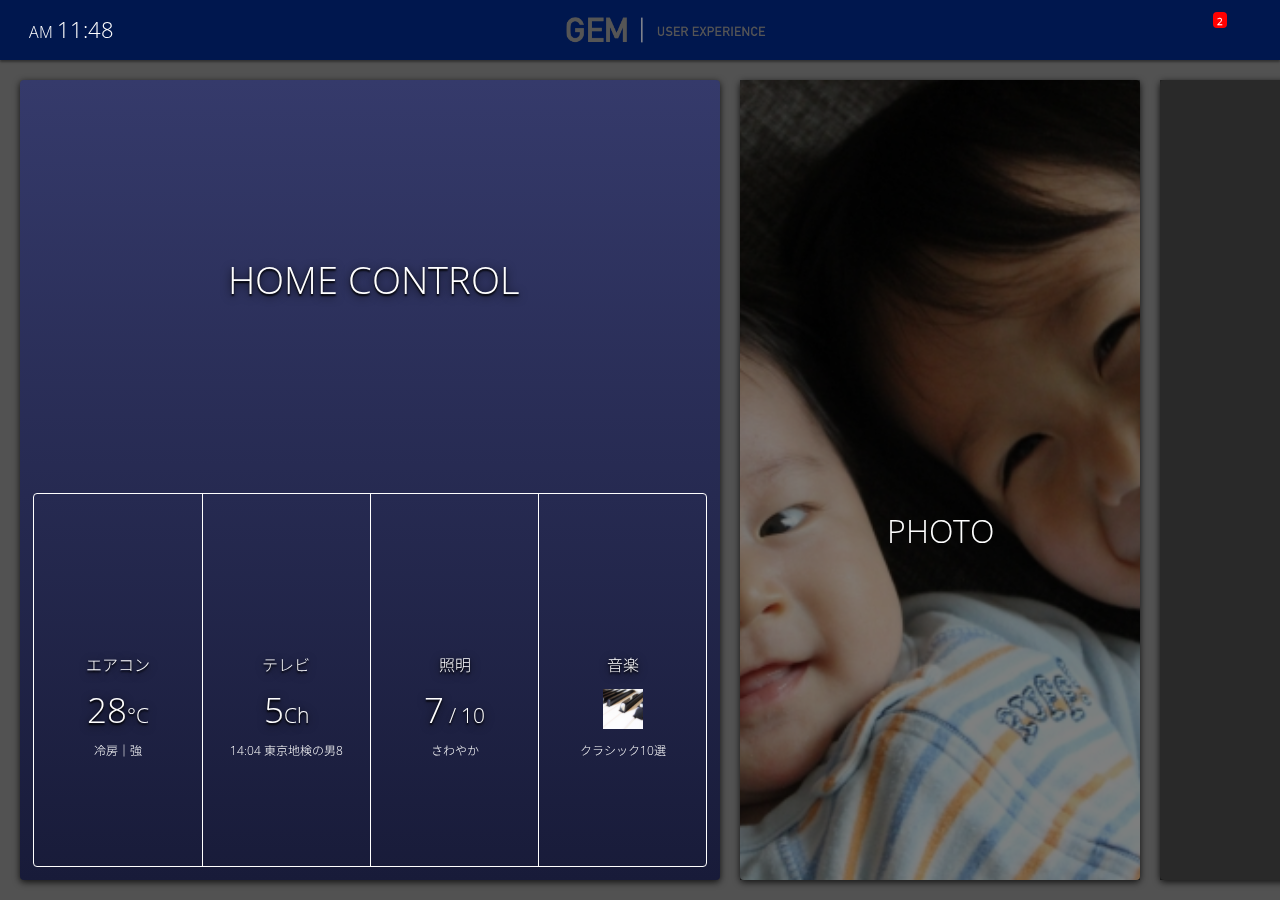
==== index.html @ 85dc8044 "feat: フォントのサブセット化" ====
<!DOCTYPE html>
<html lang="ja">
  <head>
    <meta name="viewport" content="width=device-width, initial-scale=1.0" />
    <meta charset="UTF-8" />
    <title>GEM</title>
    <link rel="stylesheet" href="css/fontawesome.css" />
    <link rel="stylesheet" href="css/style.css" />
    <link rel="icon" href="/favicon.ico" sizes="32x32" />
    <link
      rel="stylesheet"
      href="css/style-small.css"
      media="screen and (max-width: 480px)"
    />
  </head>
  <body>
    <div class="container">
      <header class="global_header">
        <div class="timer">
          <span id="meridian">AM</span>
          <time>11:48</time>
          <i class="fa fa-clock-three" aria-hidden="true"></i>
        </div>
        <div class="logo">
          <img src="img/logo.png" alt="" />
        </div>
        <div class="etc">
          <div class="notification">
            <i class="fa fa-bell-o" aria-hidden="true"></i>
            <span class="badge">2</span>
          </div>
          <div class="settings">
            <i class="fa fa-cog" aria-hidden="true"></i>
          </div>
        </div>
        <button class="header_close_btn icon-button">
          <i class="fa fa-times" aria-hidden="true"></i>
        </button>
      </header>

      <main>
        <div class="scroll-wrapper">
          <div class="app_panel app_home">
            <div id="anchor_id_ctrl" class="tit">
              <div class="title-content">
                <img class="tanzanite_logo" src="img/logo_mark.png" alt="" />
                <p>HOME CONTROL</p>
              </div>
            </div>

            <div class="params_list">
              <ul>
                <li class="app_temp">
                  <div class="param_icon">
                    <i class="fa fa-tachometer-alt" aria-hidden="true"></i>
                  </div>
                  <div class="param_tit">エアコン</div>
                  <div class="param_value">
                    <em>28</em><span class="unit">°C</span>
                  </div>
                  <div class="param_data">冷房｜強</div>
                </li>
                <li class="app_tv">
                  <div class="param_icon">
                    <i class="fa fa-television" aria-hidden="true"></i>
                  </div>
                  <div class="param_tit">テレビ</div>
                  <div class="param_value">
                    <em>5</em><span class="unit">Ch</span>
                  </div>
                  <div class="param_data">14:04 東京地検の男8</div>
                </li>
                <li class="app_light">
                  <div class="param_icon">
                    <i class="fa fa-lightbulb" aria-hidden="true"></i>
                  </div>
                  <div class="param_tit">照明</div>
                  <div class="param_value">
                    7<span class="unit"> / 10</span>
                  </div>
                  <div class="param_data">さわやか</div>
                </li>
                <li class="app_music">
                  <div class="param_icon">
                    <i class="fa fa-music" aria-hidden="true"></i>
                  </div>
                  <div class="param_tit">音楽</div>
                  <div class="param_value">
                    <img src="img/piano_album.png" alt="" />
                  </div>
                  <div class="param_data">クラシック10選</div>
                </li>
              </ul>
            </div>
          </div>

          <div class="app_panel app_photo">
            <div id="photo_viewer">
              <div class="tit_wrap">
                <div class="tit_wrap_inner">
                  <i class="fa fa-leaf"></i>
                  <p>PHOTO</p>
                </div>
              </div>
            </div>
          </div>

          <div class="app_panel app_video">
            <div class="tit_wrap">
              <div class="tit_wrap_inner">
                <i class="fa fa-film"></i>
                <p>VIDEO</p>
              </div>
            </div>
          </div>

          <div class="app_panel app_map">
            <div class="tit_wrap">
              <div class="tit_wrap_inner">
                <i class="fa fa-map"></i>
                <p>MAP</p>
              </div>
            </div>
          </div>

          <div class="app_panel app_recipe">
            <div class="tit_wrap">
              <div class="tit_wrap_inner">
                <i class="fa fa-cutlery"></i>
                <p>RECIPE</p>
              </div>
            </div>
          </div>
        </div>
      </main>
    </div>

    <!-- ホームコントロール詳細 -->
    <div class="app_detail app_home" id="id_ctrl">
      <div class="home_ctrl_main_side home_vertical_column">
        <div class="tit">
          <ul class="ctrl_btns">
            <li class="data_1">
              <div>
                <i class="fa fa-sun" aria-hidden="true"></i><span>起床</span>
              </div>
            </li>
            <li class="data_2">
              <div>
                <i class="img_icon"
                  ><img src="img/icon_breakfast.png" alt="icon_breakfast" /></i
                ><span>朝食</span>
              </div>
            </li>
            <li class="data_3">
              <div>
                <i class="fa fa-building" aria-hidden="true"></i
                ><span>出勤</span>
              </div>
            </li>
            <li class="data_4">
              <div>
                <i class="fa fa-home" aria-hidden="true"></i><span>帰宅</span>
              </div>
            </li>
            <li class="data_5">
              <div>
                <i class="fa fa-cutlery" aria-hidden="true"></i
                ><span>夕食</span>
              </div>
            </li>
            <li class="data_6">
              <div>
                <i class="fa fa-bath" aria-hidden="true"></i><span>お風呂</span>
              </div>
            </li>
            <li class="data_7">
              <div>
                <i class="fa fa-mug-hot" aria-hidden="true"></i
                ><span>くつろぎ</span>
              </div>
            </li>
            <li class="data_8">
              <div>
                <i class="fa fa-moon" aria-hidden="true"></i><span>就寝</span>
              </div>
            </li>
          </ul>
        </div>
        <div class="params_list">
          <ul>
            <li class="app_temp">
              <div class="param_icon">
                <i class="fa fa-tachometer-alt" aria-hidden="true"></i>
              </div>
              <div class="param_tit">エアコン</div>
              <div class="param_value">
                <em>28</em><span class="unit">°C</span>
              </div>
              <div class="param_data">冷房｜強</div>
            </li>
            <li class="app_tv">
              <div class="param_icon">
                <i class="fa fa-television" aria-hidden="true"></i>
              </div>
              <div class="param_tit">テレビ</div>
              <div class="param_value">
                <em>5</em><span class="unit">Ch</span>
              </div>
              <div class="param_data">14:04 東京地検</div>
            </li>
            <li class="app_light">
              <div class="param_icon">
                <i class="fa fa-lightbulb" aria-hidden="true"></i>
              </div>
              <div class="param_tit">照明</div>
              <div class="param_value">
                <em>7</em><span class="unit"> / 10</span>
              </div>
              <div class="param_data">さわやか</div>
            </li>
            <li class="app_music">
              <div class="param_icon">
                <i class="fa fa-music" aria-hidden="true"></i>
              </div>
              <div class="param_tit">音楽</div>
              <div class="param_value">
                <img src="img/piano_album.png" alt="" />
              </div>
              <div class="param_data">クラシック10選</div>
            </li>
          </ul>
        </div>
      </div>
      <div class="home_ctrl_chart_side home_vertical_column">
        <div class="chart_panel chart_temp">
          <!-- 温度 -->
        </div>
        <div class="chart_panel chart_electro_power">
          <!-- 電力 -->
        </div>
      </div>
    </div>
    <!-- ホームコントロール詳細 -->

    <div class="detail_window">
      <div class="detail_window_load_content"></div>
    </div>
    <script src="js/jquery-3.1.1.min.js"></script>
    <script src="js/flux.js"></script>
    <script src="js/app.js"></script>
  </body>
</html>
---- css/style.css ----
@charset "UTF-8";
@font-face {
  font-family: "DIN Light";
  src: url("../fonts/open-sans-v40-latin-300.woff2") format("woff2");
}
@font-face {
  font-family: "Noto";
  src: url("../fonts/converted-noteosans.woff2") format("woff2");
}
* {
  box-sizing: border-box;
}

body,
html {
  height: 100%;
  margin: 0;
  color: #555;
  line-height: 1.6;
  font-family: DIN Light, Noto, sans-serif;
  overflow: hidden;
}
body > section,
html > section {
  position: relative;
  padding: 0 0 4rem;
  border-bottom: 1px solid #333;
}
body > section header h2,
html > section header h2 {
  padding-top: 4rem;
  text-align: center;
  font-size: 240%;
  margin: 0;
  text-shadow: 0 2px 10px #000, 0 2px 2px #000;
  font-family: serif;
}

body {
  background-color: #525252;
  font-size: 100%;
}

img {
  vertical-align: middle;
}

figure,
figcaption {
  margin: 0;
}

figure img {
  max-width: 100%;
}

ul,
li,
dl,
dt,
dd {
  margin: 0;
  padding: 0;
  list-style-type: none;
}

.btn {
  font-weight: bold;
  font-size: 120%;
  display: inline-block;
  text-decoration: none;
  background-color: rgba(32, 38, 74, 0.2);
  color: white;
  padding: 1rem 5rem;
  border-radius: 2px;
  border: 1px solid #20264a;
  text-shadow: 0 2px 10px #000, 0 2px 2px #000;
  transition: 0.2s;
}
.btn:hover {
  transform: translateY(-2px);
  box-shadow: 0 0 10px #20264a, 0 0 10px #20264a;
}

button.icon-button {
  -webkit-appearance: none;
  -moz-appearance: none;
  appearance: none;
}

.icon-button {
  cursor: pointer;
  width: 3rem;
  height: 3rem;
  display: inline-flex;
  justify-content: center;
  align-items: center;
  border-radius: 12px;
  border: 1px solid rgba(238, 238, 238, 0.2);
  background-color: rgba(255, 255, 255, 0.2);
  color: white;
}
.icon-button .fa {
  font-size: 1.2rem;
}
.icon-button:hover {
  filter: brightness(1.2);
  opacity: 0.8;
}

.tac {
  text-align: center;
}

.notification {
  position: relative;
}
.notification .badge {
  position: absolute;
  top: -5px;
  right: -8px;
  line-height: 1;
  border-radius: 4px;
  background-color: #f00;
  color: white;
  font-weight: bold;
  text-align: center;
  padding: 4px 4px 2px;
  font-size: x-small;
}

.container {
  display: flex;
  justify-content: center;
  align-items: center;
  flex-direction: column;
  height: 100dvh;
}
.container > * {
  flex: 1 0 auto;
}
.container > * {
  flex: 1 0 auto;
}

.global_header {
  background-image: linear-gradient(#00174e, #00174e);
  padding: 1.1rem 1.8rem;
  height: 60px;
  width: 100%;
  display: flex;
  justify-content: space-between;
  align-items: center;
  box-shadow: 0 2px 2px #333;
  color: white;
}
.global_header > * {
  flex: 1 0 auto;
}
.global_header > * {
  transition: 0.2s;
}
.global_header .timer {
  vertical-align: middle;
}
.global_header .timer time {
  font-size: 1.4rem;
}
.global_header .timer .fa {
  position: relative;
  bottom: 3px;
  font-size: 90%;
}
.global_header .logo {
  text-align: center;
  line-height: 1;
}
.global_header .logo img {
  width: 200px;
}
.global_header .etc {
  text-align: right;
}
.global_header .etc > * {
  display: inline-block;
  margin-left: 1rem;
}
.global_header .header_close_btn {
  position: absolute;
  right: 6px;
  top: 6px;
  font-size: 26px;
  display: none;
}
.global_header.hide_close .timer,
.global_header.hide_close .etc {
  opacity: 0;
  visibility: hidden;
}
.global_header.hide_close .header_close_btn {
  display: inline-flex;
}

main {
  width: 100%;
  overflow: auto;
  height: calc(100vh - 60px);
  position: relative;
}
main .scroll-wrapper {
  display: flex;
  position: absolute;
  height: 100%;
  padding: 20px 10px;
}

.app_panel {
  box-shadow: 0 2px 2px #333;
  width: 400px;
  box-shadow: 0px 2px 7px 0px rgba(0, 0, 0, 0.8);
  border-radius: 4px;
  background-color: #fff;
  height: 100%;
  margin: 0 10px;
  cursor: pointer;
  transition: 0.2s;
}
.app_panel:hover {
  filter: brightness(1.4);
  cursor: pointer;
}
.app_panel:active {
  filter: brightness(0.8);
  transform: scale(0.97);
}

.chart_panel {
  transition: 0.2s;
  border-radius: 4px;
}
.chart_panel:hover {
  filter: brightness(1.1);
  cursor: pointer;
}
.chart_panel:active {
  filter: brightness(0.8);
  transform: scale(0.97);
}

.chart_temp {
  background: url(../img/thumb_tenp.jpg) center no-repeat;
  background-size: cover;
}

.chart_electro_power {
  grid-row: 2;
  background: url(../img/thumb_power.jpg) center no-repeat;
  background-size: cover;
}

.app_home {
  width: 700px;
  background-image: linear-gradient(-180deg, #353a6b 0%, #181b39 100%);
  color: white;
  display: grid;
  grid-template-columns: 1fr;
  grid-template-rows: repeat(4, 1fr);
  grid-column-gap: 0px;
  grid-row-gap: 0px;
}
.app_home .tit {
  color: white;
  text-decoration: none;
  position: relative;
  grid-row: 1 / span 2;
}
.app_home .tit .title-content {
  height: 100%;
  display: flex;
  justify-content: center;
  align-items: center;
  gap: 0.4rem;
}
.app_home .tit .title-content .tanzanite_logo {
  min-height: 100px;
  height: 46%;
}
.app_home .tit .title-content p {
  font-size: 240%;
  margin: 0;
  text-shadow: 0 2px 10px #000, 0 2px 2px #000;
}
.app_home .params_list {
  padding: 0.8rem;
  grid-row: 3 / span 2;
}
.app_home .params_list ul {
  display: flex;
  justify-content: space-between;
  align-items: center;
  border: 1px solid #fff;
  border-radius: 4px;
  height: 100%;
}
.app_home .params_list ul > * {
  flex: 1 0 auto;
}
.app_home .params_list ul li {
  text-align: center;
  border-left: 1px solid #fff;
  width: 25%;
  height: 100%;
  display: flex;
  flex-direction: column;
  align-items: center;
  justify-content: center;
  gap: 0.2rem;
  padding: 0.4rem 0;
}
.app_home .params_list ul li:first-of-type {
  border: none;
}
.app_home .params_list ul li em {
  font-style: normal;
}
.app_home .param_icon {
  margin-bottom: 10px;
  display: block;
}
@media screen and (max-height: 520px) {
  .app_home .param_icon {
    display: none;
  }
}
.app_home .param_icon .fa {
  font-size: 240%;
  text-shadow: 0 2px 10px #000, 0 2px 2px #000;
}
.app_home .param_tit {
  font-size: 16px;
  text-shadow: 0 2px 10px #000, 0 2px 2px #000;
}
.app_home .param_value {
  font-size: 160%;
  text-shadow: 0 2px 10px #000, 0 2px 2px #000;
}
@media screen and (min-height: 520px) {
  .app_home .param_value {
    font-size: 220%;
  }
}
.app_home .param_value .unit {
  font-size: 60%;
}
.app_home .param_value img {
  height: 50px;
  position: relative;
  top: -5px;
}
@media screen and (min-height: 480px) {
  .app_home .param_value img {
    height: 40px;
  }
}
.app_home .param_data {
  font-size: 12px;
}

.tit_wrap {
  height: 100%;
  width: 100%;
  position: relative;
  display: flex;
  justify-content: center;
  align-items: center;
  text-align: center;
}
.tit_wrap > * {
  flex: 1 0 auto;
}
.tit_wrap::after {
  content: "";
  display: block;
  position: absolute;
  top: 0;
  left: 0;
  width: 100%;
  height: 100%;
  background-color: rgba(0, 0, 0, 0.5);
}
.tit_wrap .tit_wrap_inner {
  z-index: 2;
  width: 80px;
  height: 80px;
  display: block;
  background: url(../img/icon_format.png) center no-repeat;
  background-size: contain;
}
.tit_wrap i {
  font-size: 180%;
  color: white;
  margin-top: 1.6rem;
}
.tit_wrap p {
  position: relative;
  top: 0.5rem;
  margin: 0;
  color: white;
  font-size: 200%;
}

.app_photo {
  background: url(../img/children.jpg) center no-repeat;
  background-size: cover;
  position: relative;
}
.app_photo #photo_viewer {
  display: block;
  width: 100%;
  height: 100%;
}

.app_video {
  background: url(../img/app_img_video.png) center no-repeat;
  background-size: cover;
}

.app_map {
  background: url(../img/thumb_map.png) center no-repeat;
  background-size: cover;
}

.app_recipe {
  background: url(../img/app_img_dish.png) center no-repeat;
  background-size: cover;
}

/*

app detail
*/
#id_ctrl:target {
  opacity: 1;
  transform: scale(1);
  transition: 0.2s;
}

.app_detail {
  width: 100vw;
  height: calc(100dvh - 60px);
  position: fixed;
  top: 60px;
  left: 0;
  z-index: 3;
}
.app_detail.app_home {
  display: grid;
  grid-template-columns: repeat(3, 1fr);
  grid-template-rows: 1fr;
  opacity: 0;
  position: absolute;
  transform: scale(0);
  transition: 0.2s;
  padding: 1rem;
  gap: 1rem;
}
.app_detail.app_home .home_ctrl_main_side {
  grid-column: 1 / span 2;
  display: grid;
  grid-template-rows: 1.4fr 1fr;
  gap: 1rem;
}
.app_detail.app_home .home_ctrl_main_side .tit {
  margin-top: 0;
  grid-row: 1;
}
.app_detail.app_home .home_ctrl_main_side .tit_inner {
  height: 100%;
  display: flex;
  justify-content: space-between;
  align-items: stretch;
  padding: 0.8rem 0.8rem 0;
}
.app_detail.app_home .home_ctrl_main_side .tit_inner > * {
  flex: 1 0 auto;
}
.app_detail.app_home .home_ctrl_chart_side {
  grid-column-start: 3;
  display: grid;
  grid-template-rows: repeat(2, 1fr);
  gap: 1rem;
}
.app_detail.app_home .ctrl_btns {
  border: 1px solid #525252;
  border-radius: 4px;
  background-color: #fff;
  width: 100%;
  height: 100%;
  display: grid;
  grid-template-columns: repeat(4, 1fr);
  grid-template-rows: repeat(2, 1fr);
  padding: 0;
}
.app_detail.app_home .ctrl_btns li {
  border-right: 1px solid #525252;
  display: flex;
  justify-content: center;
  align-items: center;
  color: #525252;
  line-height: 1;
  transition: 0.2s;
  cursor: pointer;
}
.app_detail.app_home .ctrl_btns li:nth-child(-n + 4) {
  border-bottom: 1px solid #525252;
}
.app_detail.app_home .ctrl_btns li:nth-child(4n + 4) {
  border-right: none;
}
.app_detail.app_home .ctrl_btns li span {
  display: block;
  padding: 0.9rem 0 0;
  line-height: 1;
  color: #20264a;
  text-align: center;
}
.app_detail.app_home .ctrl_btns li .fa {
  line-height: 1;
  display: block;
  font-size: 40px;
  text-shadow: none;
  color: #20264a;
  text-align: center;
}
.app_detail.app_home .ctrl_btns li .img_icon {
  text-align: center;
}
.app_detail.app_home .ctrl_btns li .img_icon img {
  width: 40px;
}
.app_detail.app_home .ctrl_btns li:hover {
  background-color: rgba(1, 1, 3, 0.05);
}
.app_detail.app_home .ctrl_btns li:active {
  background-color: rgba(1, 1, 3, 0.2);
}
.app_detail.app_home .ctrl_btns li:active div {
  transform: scale(0.97);
}
.app_detail.app_home .ctrl_btns li.active {
  background-color: rgba(63, 75, 145, 0.2);
}
.app_detail.app_home .params_list {
  padding: 0 !important;
  grid-row: 2;
}
.app_detail.app_home .params_list ul li em {
  font-style: normal;
}
.app_detail.app_home .chart_panel {
  /* background-color: #fff;
  border-radius: 4px;
  height: calc(50% - 0.4rem);
  flex: none;
  &:last-of-type {
  } */
}

.detail {
  width: 100vw;
  height: 100dvh;
}

.legend_bar > div {
  color: white;
}
.legend_bar > div span {
  background-color: #f5a623;
  width: 20px;
  height: 4px;
  display: inline-block;
  margin-right: 4px;
  position: relative;
  top: -4px;
}
.legend_bar .last_year span {
  background-color: #999;
}

.detail_tit {
  font-size: 60px;
  font-weight: bold;
  color: #f5a623;
  text-align: center;
}
.detail_tit span {
  font-size: 34px;
}

.temp_detail {
  position: relative;
}
.temp_detail .detail_header {
  display: block;
  padding-bottom: 0px;
  padding-top: 50px;
}
.temp_detail .detail_tit {
  font-size: 40px;
  color: #fff;
  text-align: center;
}
.temp_detail .close_btn {
  position: absolute;
  right: 20px;
  top: 36px;
  z-index: 2;
}

.close_btn {
  color: white;
  text-align: right;
}
.close_btn .fa {
  font-size: 26px;
}

.detail_header {
  display: flex;
  justify-content: space-between;
  align-items: flex-start;
  padding: 40px 30px 60px;
}
.detail_header > * {
  flex: 1 0 auto;
}

.detail .chart_area {
  padding: 0 0px;
  position: relative;
}
.detail .chart_area .chart_area_content {
  overflow: hidden;
  width: 680px;
  height: 250px;
  margin: auto;
  position: relative;
  animation: show_chart_animation 1.8s 0s;
}

.temp_detail {
  background-image: linear-gradient(#006a92, #003959);
}
.temp_detail .chart_area .chart_area_content {
  background: url(../img/tempchart_detail_line.png) left top no-repeat;
  background-size: 680px 248px;
}

.power_detail {
  background-image: linear-gradient(#921f00, #592200);
}
.power_detail .chart_area .chart_area_content {
  background: url(../img/powerchart_detail_line.png) left top no-repeat;
  background-size: 680px 248px;
}
.power_detail .detail_header .close-button-wrapper {
  text-align: right;
}

@keyframes show_chart_animation {
  0% {
    width: 0;
  }
  100% {
    width: 680px;
  }
}
.tooltip {
  position: absolute;
  border-radius: 4px;
  background-color: rgba(255, 255, 255, 0.9);
  text-align: center;
  padding: 1rem;
  top: 0;
  font-size: 14px;
  transition: 0.2s opacity 0.4s;
  visibility: hidden;
  opacity: 0;
  white-space: nowrap;
  transform: translateX(-50%);
}
.tooltip span {
  display: inline-block;
}
.tooltip.show {
  visibility: visible;
  opacity: 1;
}

.touch12monthes {
  position: absolute;
  top: 0;
  left: 0px;
  overflow: hidden;
  width: 100%;
  height: 100%;
}
.touch12monthes li {
  float: left;
  opacity: 0;
  transition: 0.2s;
  width: 61px;
  height: 90%;
  background-color: rgba(255, 255, 255, 0.2);
  border-radius: 8px;
  transform: scale(1, 0.9);
  transform-origin: bottom center;
}
.touch12monthes li.active {
  opacity: 1;
  transform: scale(1, 1);
}

.temp_detail .touch12monthes {
  left: 23px;
}
.temp_detail .touch12monthes li {
  width: 79px;
}

.power_detail .touch12monthes {
  left: 5px;
}
.power_detail .touch12monthes li {
  width: 61px;
}

.detail_window {
  position: fixed;
  top: 0;
  left: 0;
  width: 100%;
  height: 100%;
  z-index: -10;
  opacity: 0;
  transition: 0.5s 0.2s;
  transform: scale(0.8);
}
.detail_window.show {
  z-index: 10;
  opacity: 1;
  transform: scale(1);
}

.temp_info {
  color: white;
  font-size: 55px;
  text-align: center;
  padding-top: 10px;
}
.temp_info span {
  font-size: 40px;
}
.temp_info img {
  width: 30px;
  height: auto;
  vertical-align: top;
}

.photo_detail {
  background-color: #000;
}
.photo_detail .detail_header {
  padding: 0;
  align-items: center;
  margin-bottom: 1rem;
}
.photo_detail .detail_header .transition_selector {
  flex-grow: 1;
  flex-basis: 0;
}
.photo_detail .detail_header #transition_selection {
  width: 100px;
  font-size: 14px;
  font-family: DIN Light, sans-serif;
  padding: 6px 12px;
  -moz-appearance: none;
  -webkit-appearance: none;
  appearance: none;
  border: 1px solid #404040;
  background-color: #000;
  border-radius: 4px;
  color: white;
  cursor: pointer;
  position: relative;
  transition: 0.05s;
}
.photo_detail .detail_header #transition_selection:hover {
  opacity: 0.8;
}
.photo_detail .detail_header #transition_selection:active {
  filter: brightness(0.7);
}
.photo_detail .detail_header #transition_selection::after {
  content: " ";
  color: white;
  position: absolute;
  right: 5px;
  top: 2px;
}
.photo_detail .header_close_btn {
  flex-shrink: 1;
  flex-grow: 0;
}
.photo_detail .container_detail {
  display: flex;
  align-items: center;
  justify-content: center;
  height: 100dvh;
}
.photo_detail .slider_wrapper {
  overflow: hidden;
  display: flex;
  max-width: 800px;
  margin: auto;
}

#slider {
  flex-grow: 1;
}
#slider .fluxslider {
  width: 100% !important;
}

#photo_nav {
  flex-shrink: 1;
  padding: 1rem;
}
#photo_nav .thumbnail-list {
  display: flex;
  flex-wrap: wrap;
}
@media screen and (min-width: 480px) {
  #photo_nav .img {
    width: 25%;
    aspect-ratio: 1;
  }
}
#photo_nav .img {
  display: block;
  cursor: pointer;
  transition: 0.05s;
}
#photo_nav .img img {
  width: 100%;
  aspect-ratio: 1;
}
#photo_nav .img:hover {
  filter: brightness(1.2);
}
#photo_nav .img:active {
  filter: brightness(0.7);
}
#photo_nav .img[aria-selected="true"] {
  outline: 2px solid #fff;
  outline-style: inset;
  transform: scale(0.95);
}

.video_app_content .video_detail {
  background-color: #111;
}
.video_app_content .video_detail #video_nav {
  overflow: hidden;
  height: calc(100% - 60px);
  display: grid;
  grid-template-columns: repeat(3, 1fr);
  grid-template-rows: repeat(2, 1fr);
  grid-column-gap: 8px;
  grid-row-gap: 8px;
}
.video_app_content .video_detail #video_nav .thumb_video {
  position: relative;
  cursor: pointer;
  transition: 0.05s;
}
.video_app_content .video_detail #video_nav .thumb_video:hover {
  filter: brightness(1.2);
}
.video_app_content .video_detail #video_nav .thumb_video:active {
  filter: brightness(0.7);
}
.video_app_content .video_detail #video_nav .thumb_video img {
  width: 100%;
  height: 100%;
  opacity: 0.5;
  -o-object-fit: cover;
  object-fit: cover;
}
.video_app_content .video_detail #video_nav .thumb_video .video_tit {
  position: absolute;
  bottom: 0;
  padding: 0.4rem;
  color: white;
}
.video_app_content .video_detail #video_nav .thumb_video::after {
  position: absolute;
  left: 50%;
  top: 50%;
  content: "\f144";
  font-family: "Font Awesome 6 Pro";
  font-weight: normal;
  font-style: normal;
  display: inline-block;
  color: rgba(255, 255, 255, 0.5);
  font-size: 40px;
  line-height: 0;
  margin-left: -20px;
}
.video_app_content .video_detail header {
  display: flex;
  justify-content: flex-end;
  align-items: center;
  height: 60px;
  background-image: linear-gradient(#00174e, #00174e);
  padding-right: 6px;
}
.video_app_content .video_detail header > * {
  flex: 1 0 auto;
}
.video_app_content .video_detail .header_close_btn {
  flex-grow: 0;
}
.video_app_content .video_play_window {
  background-color: #000;
  position: absolute;
  top: 0;
  width: 100%;
  height: 100%;
  transition: 0.2s;
  transform: scale(0);
}
.video_app_content .video_play_window .video_play_window_inner {
  height: 100%;
  display: flex;
  justify-content: center;
  align-items: center;
}
.video_app_content .video_play_window .video_play_window_inner > * {
  flex: 1 0 auto;
}
.video_app_content .video_play_window .video_play_window_inner video {
  width: 100%;
  height: auto;
}
.video_app_content .video_play_window .detail_close_btn {
  position: absolute;
  right: 1rem;
  top: 1rem;
  z-index: 2;
  color: white;
  text-shadow: 0 0 2px #000, 0 0 10px #000;
}
.video_app_content.playing .video_play_window {
  transform: scale(1);
}

/* デスクトップPCではLINEボタンを表示しない */
@media screen and (min-width: 480px) {
  .sc-li {
    display: none;
  }
}
/* 呉さんのSCSS読み込み */
---- css/style-small.css ----
.container {
    width:  800px;
    height: 480px;
}

.container,
.detail.temp_detail,
.detail.power_detail,
#photo_nav,
.detail.video_detail
{
    transform: scale(0.6, 0.567);
    transform-origin: 0% 0%;
}

.app_panel.app_home .params_list ul li {
    border-left: 2px solid #fff;
}

.app_panel.app_home .params_list ul {
    border: 2px solid #fff;
    border-left: 0;
}

.app_detail.app_home .home_ctrl_main_side .tit_inner {
    padding: .4rem .4rem 0;
}

.app_detail.app_home .home_ctrl_chart_side {
    padding: .4rem .4rem .4rem 0;
}

.app_detail.app_home .params_list {
    padding: .4rem;
}

.app_detail {
    top: 30px;
    width: 480px;
    height: 242px;
    font-size: 6px;
}

.app_detail.app_home .ctrl_btns {
    height: 112px;
}

.app_detail.app_home .chart_panel {
    height: calc(50% - 0.2rem);
}

.app_detail.app_home .ctrl_btns li span {
    padding: .2rem 0 0;
}

.app_detail.app_home .param_value img {
    height: 28px;
}

.app_detail.app_home .param_value {
    min-height: 25px;
}

.app_detail .param_tit {
    font-size: 8px;
}

.app_detail .param_data {
    font-size: 6px;
}

.detail.photo_detail {
    width: 600px;
    height: 272px;
}

#slider {
  width: 272px;
  height: 272px;
}
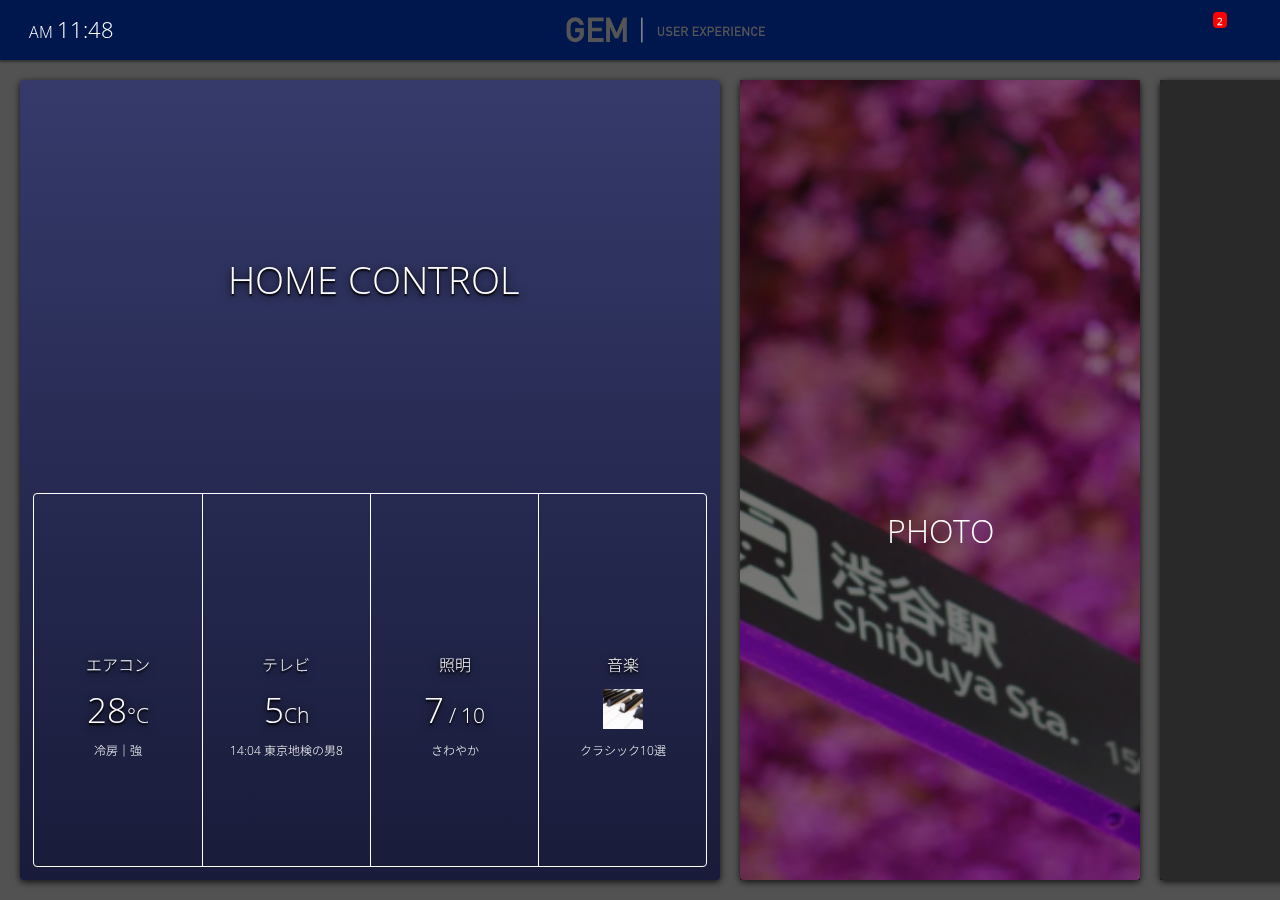
==== commit 9a8b3e20: "feat: Add horizontal scroll" ====
--- a/index.html
+++ b/index.html
@@ -38,7 +38,7 @@
         </button>
       </header>
 
-      <main>
+      <main class="home-scroll">
         <div class="scroll-wrapper">
           <div class="app_panel app_home">
             <div id="anchor_id_ctrl" class="tit">
--- a/css/style.css
+++ b/css/style.css
@@ -1,7 +1,7 @@
 @charset "UTF-8";
 @font-face {
-  font-family: "DIN Light";
-  src: url("../fonts/open-sans-v40-latin-300.woff2") format("woff2");
+  font-family: "Open Sans";
+  src: url(../fonts/open-sans-v40-latin-300.woff2) format("woff2");
 }
 @font-face {
   font-family: "Noto";
@@ -17,7 +17,7 @@
   margin: 0;
   color: #555;
   line-height: 1.6;
-  font-family: DIN Light, Noto, sans-serif;
+  font-family: "Open Sans", Noto, sans-serif;
   overflow: hidden;
 }
 body > section,
@@ -84,8 +84,8 @@
 
 button.icon-button {
   -webkit-appearance: none;
-  -moz-appearance: none;
-  appearance: none;
+     -moz-appearance: none;
+          appearance: none;
 }
 
 .icon-button {
@@ -206,6 +206,7 @@
   overflow: auto;
   height: calc(100vh - 60px);
   position: relative;
+  scroll-behavior: smooth;
 }
 main .scroll-wrapper {
   display: flex;
@@ -272,7 +273,7 @@
   color: white;
   text-decoration: none;
   position: relative;
-  grid-row: 1 / span 2;
+  grid-row: 1/span 2;
 }
 .app_home .tit .title-content {
   height: 100%;
@@ -292,7 +293,7 @@
 }
 .app_home .params_list {
   padding: 0.8rem;
-  grid-row: 3 / span 2;
+  grid-row: 3/span 2;
 }
 .app_home .params_list ul {
   display: flex;
@@ -410,7 +411,7 @@
 }
 
 .app_photo {
-  background: url(../img/children.jpg) center no-repeat;
+  background: url(../img/photo_cover.jpg) center no-repeat;
   background-size: cover;
   position: relative;
 }
@@ -431,7 +432,7 @@
 }
 
 .app_recipe {
-  background: url(../img/app_img_dish.png) center no-repeat;
+  background: url(../img/recipe_cover.jpg) center no-repeat;
   background-size: cover;
 }
 
@@ -465,7 +466,7 @@
   gap: 1rem;
 }
 .app_detail.app_home .home_ctrl_main_side {
-  grid-column: 1 / span 2;
+  grid-column: 1/span 2;
   display: grid;
   grid-template-rows: 1.4fr 1fr;
   gap: 1rem;
@@ -511,10 +512,10 @@
   transition: 0.2s;
   cursor: pointer;
 }
-.app_detail.app_home .ctrl_btns li:nth-child(-n + 4) {
+.app_detail.app_home .ctrl_btns li:nth-child(-n+4) {
   border-bottom: 1px solid #525252;
 }
-.app_detail.app_home .ctrl_btns li:nth-child(4n + 4) {
+.app_detail.app_home .ctrl_btns li:nth-child(4n+4) {
   border-right: none;
 }
 .app_detail.app_home .ctrl_btns li span {
@@ -782,11 +783,11 @@
 .photo_detail .detail_header #transition_selection {
   width: 100px;
   font-size: 14px;
-  font-family: DIN Light, sans-serif;
+  font-family: "Open Sans", sans-serif;
   padding: 6px 12px;
   -moz-appearance: none;
   -webkit-appearance: none;
-  appearance: none;
+          appearance: none;
   border: 1px solid #404040;
   background-color: #000;
   border-radius: 4px;
@@ -861,7 +862,7 @@
 #photo_nav .img:active {
   filter: brightness(0.7);
 }
-#photo_nav .img[aria-selected="true"] {
+#photo_nav .img[aria-selected=true] {
   outline: 2px solid #fff;
   outline-style: inset;
   transform: scale(0.95);
@@ -895,7 +896,7 @@
   height: 100%;
   opacity: 0.5;
   -o-object-fit: cover;
-  object-fit: cover;
+     object-fit: cover;
 }
 .video_app_content .video_detail #video_nav .thumb_video .video_tit {
   position: absolute;
@@ -971,4 +972,4 @@
     display: none;
   }
 }
-/* 呉さんのSCSS読み込み */
+/* 呉さんのSCSS読み込み */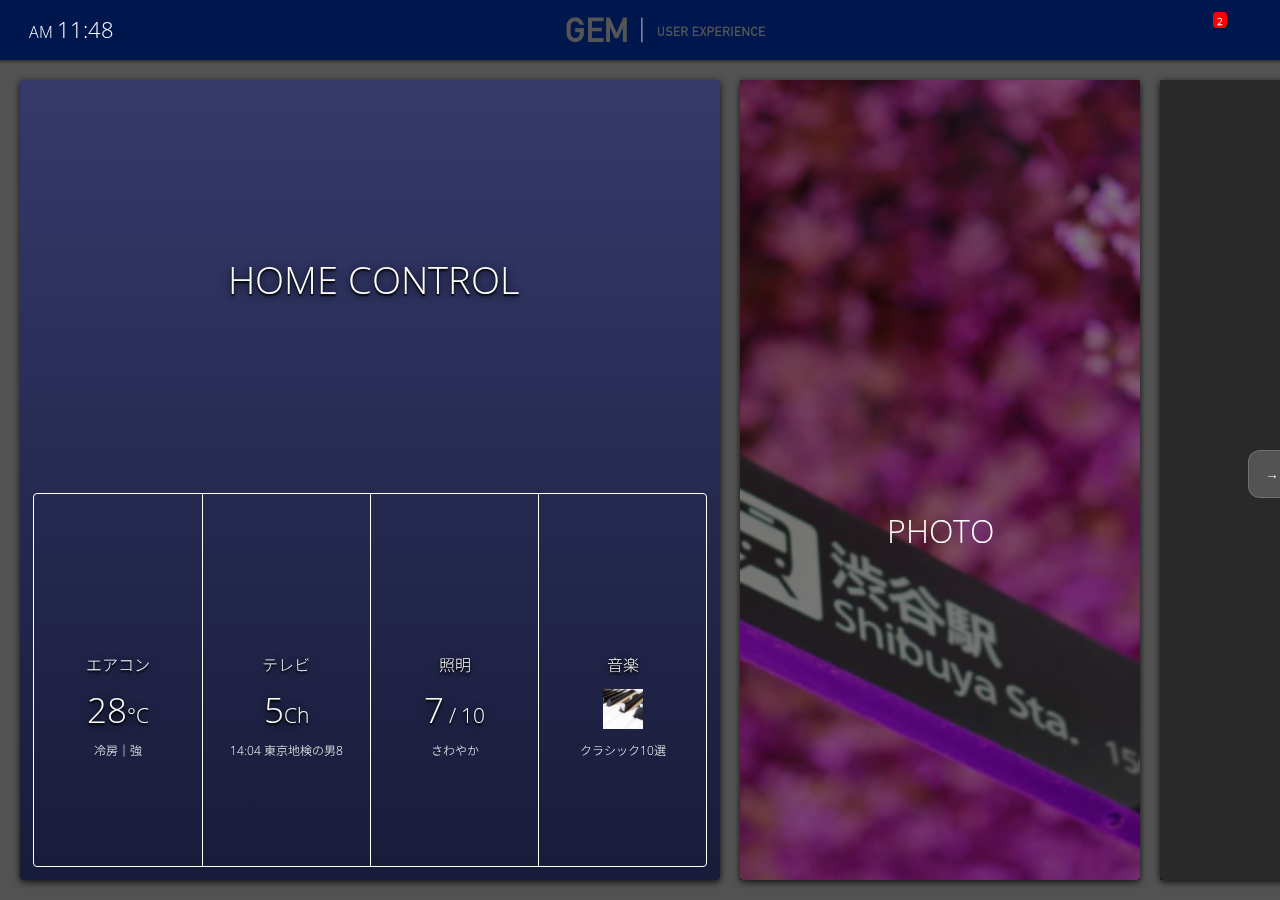
==== commit 11d409c7: "feat: add scroll button" ====
--- a/index.html
+++ b/index.html
@@ -132,6 +132,10 @@
             </div>
           </div>
         </div>
+        <div class="scroll-buttons">
+          <button class="icon-button scroll-next">→</button>
+          <button class="icon-button scroll-prev" aria-hidden="true">←</button>
+        </div>
       </main>
     </div>
 
--- a/css/style.css
+++ b/css/style.css
@@ -213,6 +213,25 @@
   position: absolute;
   height: 100%;
   padding: 20px 10px;
+}
+
+.scroll-buttons {
+  position: fixed;
+  top: 50%;
+  transform: translateY(-50%);
+  z-index: 10;
+  width: 100%;
+}
+.scroll-buttons .icon-button {
+  right: -16px;
+  position: absolute;
+}
+.scroll-buttons .icon-button[aria-hidden=true] {
+  display: none;
+}
+.scroll-buttons .icon-button.scroll-prev {
+  right: auto;
+  left: -16px;
 }
 
 .app_panel {
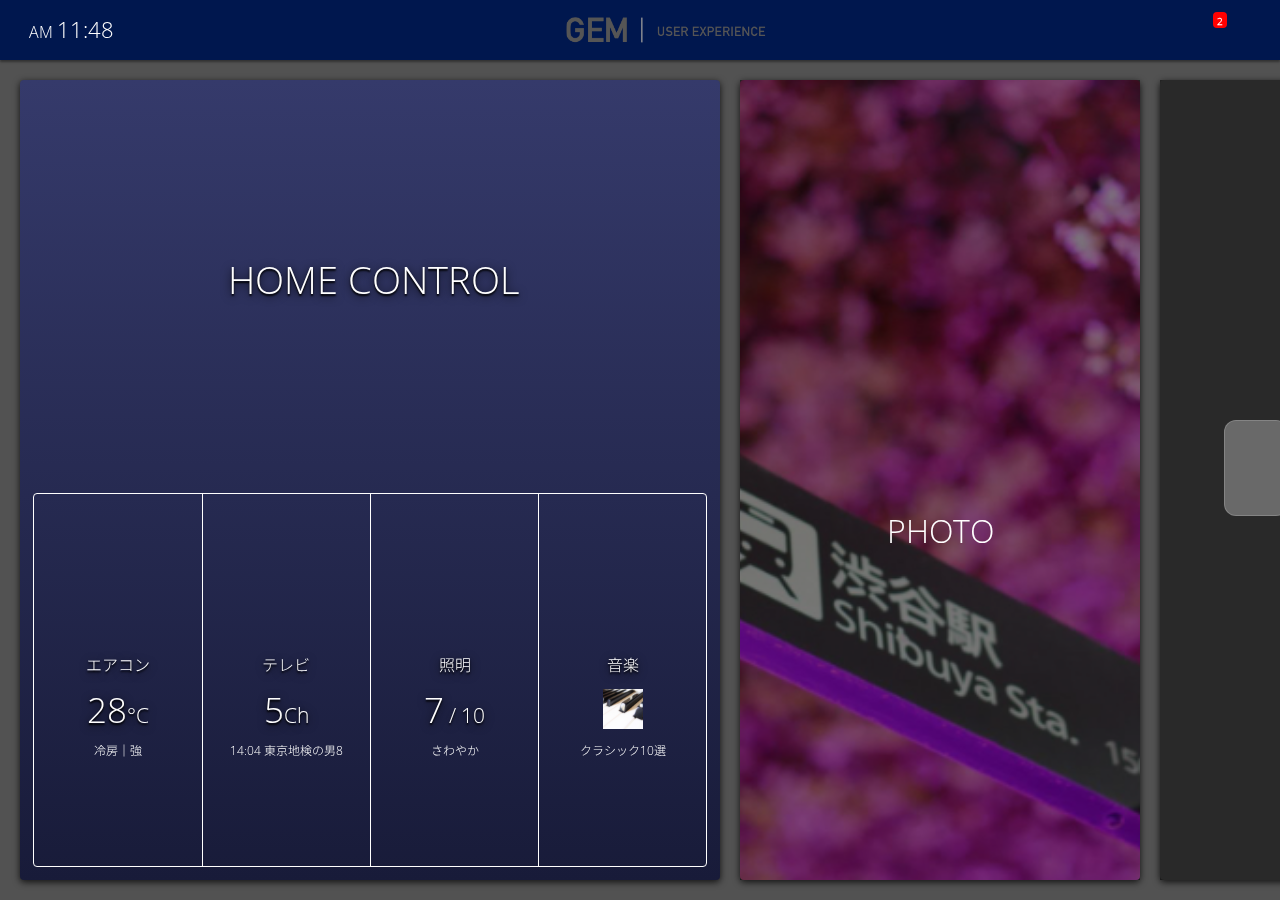
==== commit 3532cd4d: "feat: スクロールボタンの制御を追加" ====
--- a/index.html
+++ b/index.html
@@ -133,8 +133,12 @@
           </div>
         </div>
         <div class="scroll-buttons">
-          <button class="icon-button scroll-next">→</button>
-          <button class="icon-button scroll-prev" aria-hidden="true">←</button>
+          <button class="icon-button scroll-next">
+            <i class="fa fa-arrow-right"></i>
+          </button>
+          <button class="icon-button scroll-prev" aria-hidden="true">
+            <i class="fa fa-arrow-left"></i>
+          </button>
         </div>
       </main>
     </div>
--- a/css/style.css
+++ b/css/style.css
@@ -218,20 +218,28 @@
 .scroll-buttons {
   position: fixed;
   top: 50%;
-  transform: translateY(-50%);
-  z-index: 10;
+  transform: translateY(calc(-50% - 30px));
+  z-index: 2;
   width: 100%;
 }
 .scroll-buttons .icon-button {
-  right: -16px;
-  position: absolute;
+  right: -8px;
+  position: absolute;
+  height: 6rem;
+  width: 4rem;
+  background-color: rgba(255, 255, 255, 0.3);
+  transition: opacity 0.4s, transform 0.4s cubic-bezier(0.47, 1.64, 0.41, 0.8);
 }
 .scroll-buttons .icon-button[aria-hidden=true] {
-  display: none;
+  opacity: 0;
+  transform: translateX(100%);
 }
 .scroll-buttons .icon-button.scroll-prev {
   right: auto;
-  left: -16px;
+  left: -8px;
+}
+.scroll-buttons .icon-button.scroll-prev[aria-hidden=true] {
+  transform: translateX(-100%);
 }
 
 .app_panel {
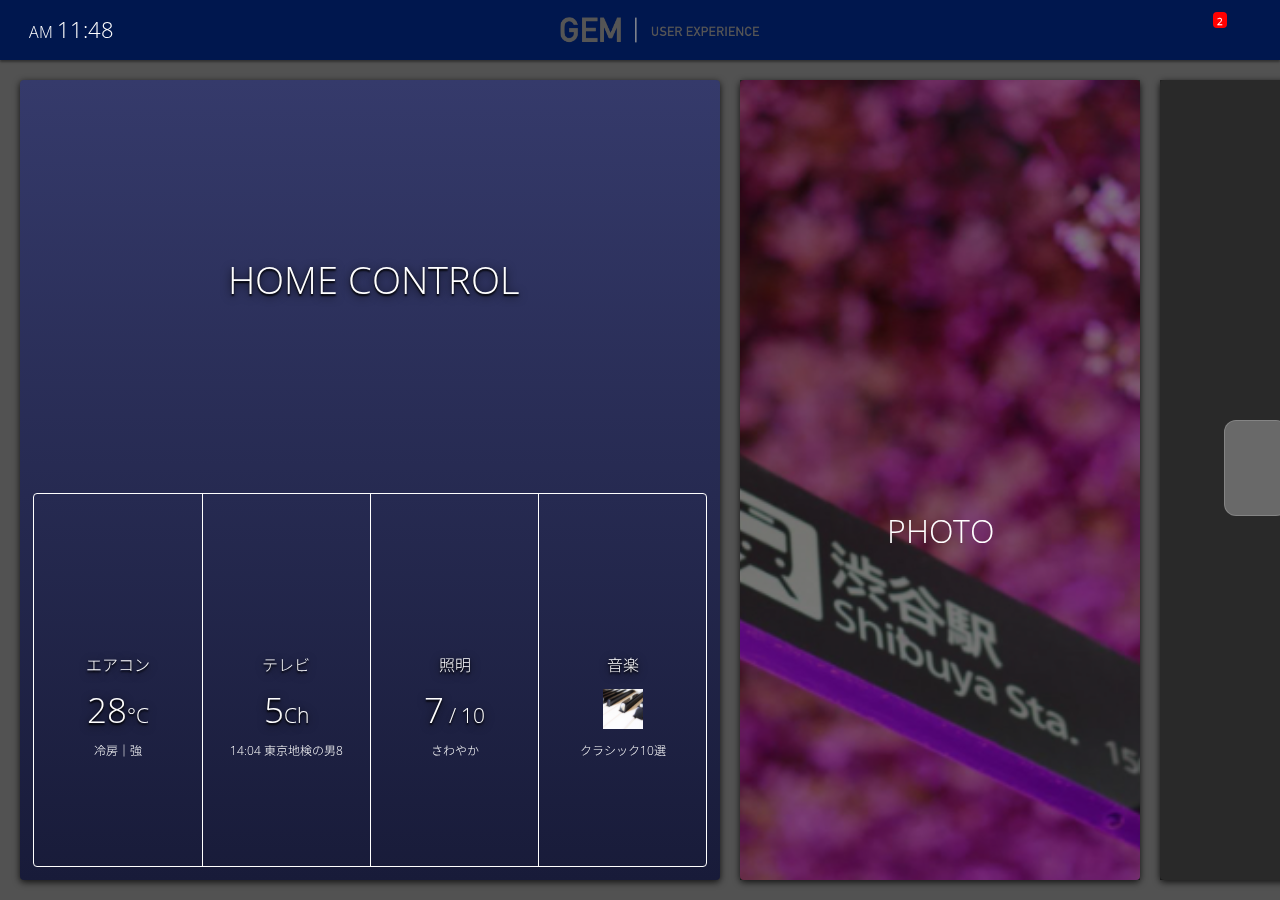
==== commit e07b40d2: "feat: ベルのアイコンが表示されるようにした" ====
--- a/index.html
+++ b/index.html
@@ -3,15 +3,10 @@
   <head>
     <meta name="viewport" content="width=device-width, initial-scale=1.0" />
     <meta charset="UTF-8" />
-    <title>GEM</title>
+    <title>Project Tanzanite</title>
     <link rel="stylesheet" href="css/fontawesome.css" />
     <link rel="stylesheet" href="css/style.css" />
     <link rel="icon" href="/favicon.ico" sizes="32x32" />
-    <link
-      rel="stylesheet"
-      href="css/style-small.css"
-      media="screen and (max-width: 480px)"
-    />
   </head>
   <body>
     <div class="container">
@@ -26,7 +21,7 @@
         </div>
         <div class="etc">
           <div class="notification">
-            <i class="fa fa-bell-o" aria-hidden="true"></i>
+            <i class="fa fa-bell" aria-hidden="true"></i>
             <span class="badge">2</span>
           </div>
           <div class="settings">
--- a/css/style.css
+++ b/css/style.css
@@ -1,4 +1,3 @@
-@charset "UTF-8";
 @font-face {
   font-family: "Open Sans";
   src: url(../fonts/open-sans-v40-latin-300.woff2) format("woff2");
@@ -107,6 +106,9 @@
   filter: brightness(1.2);
   opacity: 0.8;
 }
+.icon-button:active {
+  filter: brightness(0.6);
+}
 
 .tac {
   text-align: center;
@@ -584,14 +586,6 @@
 }
 .app_detail.app_home .params_list ul li em {
   font-style: normal;
-}
-.app_detail.app_home .chart_panel {
-  /* background-color: #fff;
-  border-radius: 4px;
-  height: calc(50% - 0.4rem);
-  flex: none;
-  &:last-of-type {
-  } */
 }
 
 .detail {
@@ -991,12 +985,4 @@
 }
 .video_app_content.playing .video_play_window {
   transform: scale(1);
-}
-
-/* デスクトップPCではLINEボタンを表示しない */
-@media screen and (min-width: 480px) {
-  .sc-li {
-    display: none;
-  }
-}
-/* 呉さんのSCSS読み込み */+}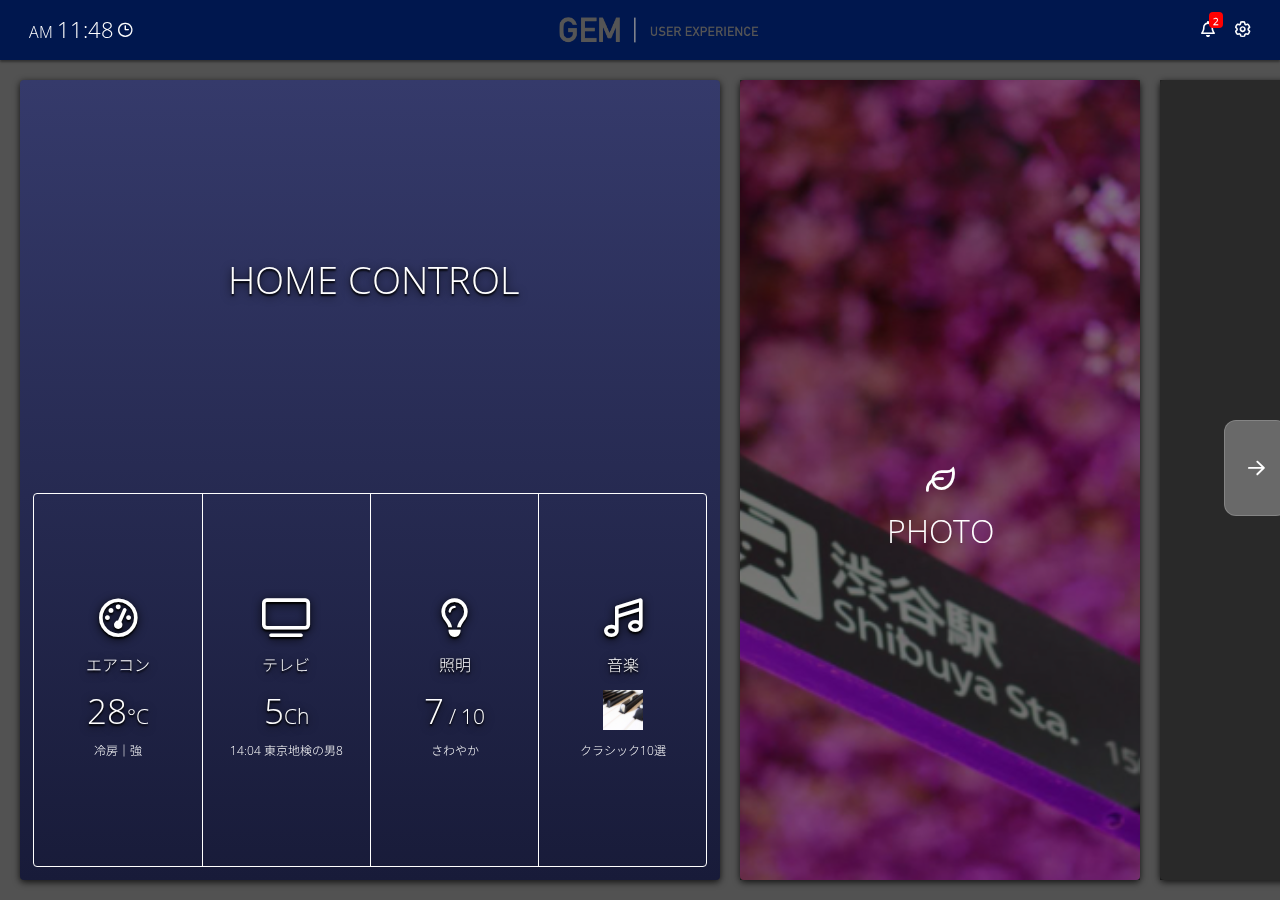
==== commit 9064cf21: "feat: ttfフォントの追加に伴うファイルの変更" ====
--- a/index.html
+++ b/index.html
@@ -4,6 +4,7 @@
     <meta name="viewport" content="width=device-width, initial-scale=1.0" />
     <meta charset="UTF-8" />
     <title>Project Tanzanite</title>
+
     <link rel="stylesheet" href="css/fontawesome.css" />
     <link rel="stylesheet" href="css/style.css" />
     <link rel="icon" href="/favicon.ico" sizes="32x32" />
--- a/css/style.css
+++ b/css/style.css
@@ -6,6 +6,25 @@
   font-family: "Noto";
   src: url("../fonts/converted-noteosans.woff2") format("woff2");
 }
+:root,
+:host {
+  --fa-style-family-classic: "Font Awesome 6 Pro";
+  --fa-font-regular: normal 400 1em/1 "Font Awesome 6 Pro";
+  --fa-style: var(--fa-font-regular);
+}
+
+@font-face {
+  font-family: "Font Awesome 6 Pro";
+  font-style: normal;
+  font-weight: 400;
+  font-display: block;
+  src: url("../fonts/fa-regular-400.woff2") format("woff2"), url("../fonts/fa-regular-400.ttf") format("truetype");
+}
+.far,
+.fa-regular {
+  font-weight: 400;
+}
+
 * {
   box-sizing: border-box;
 }
